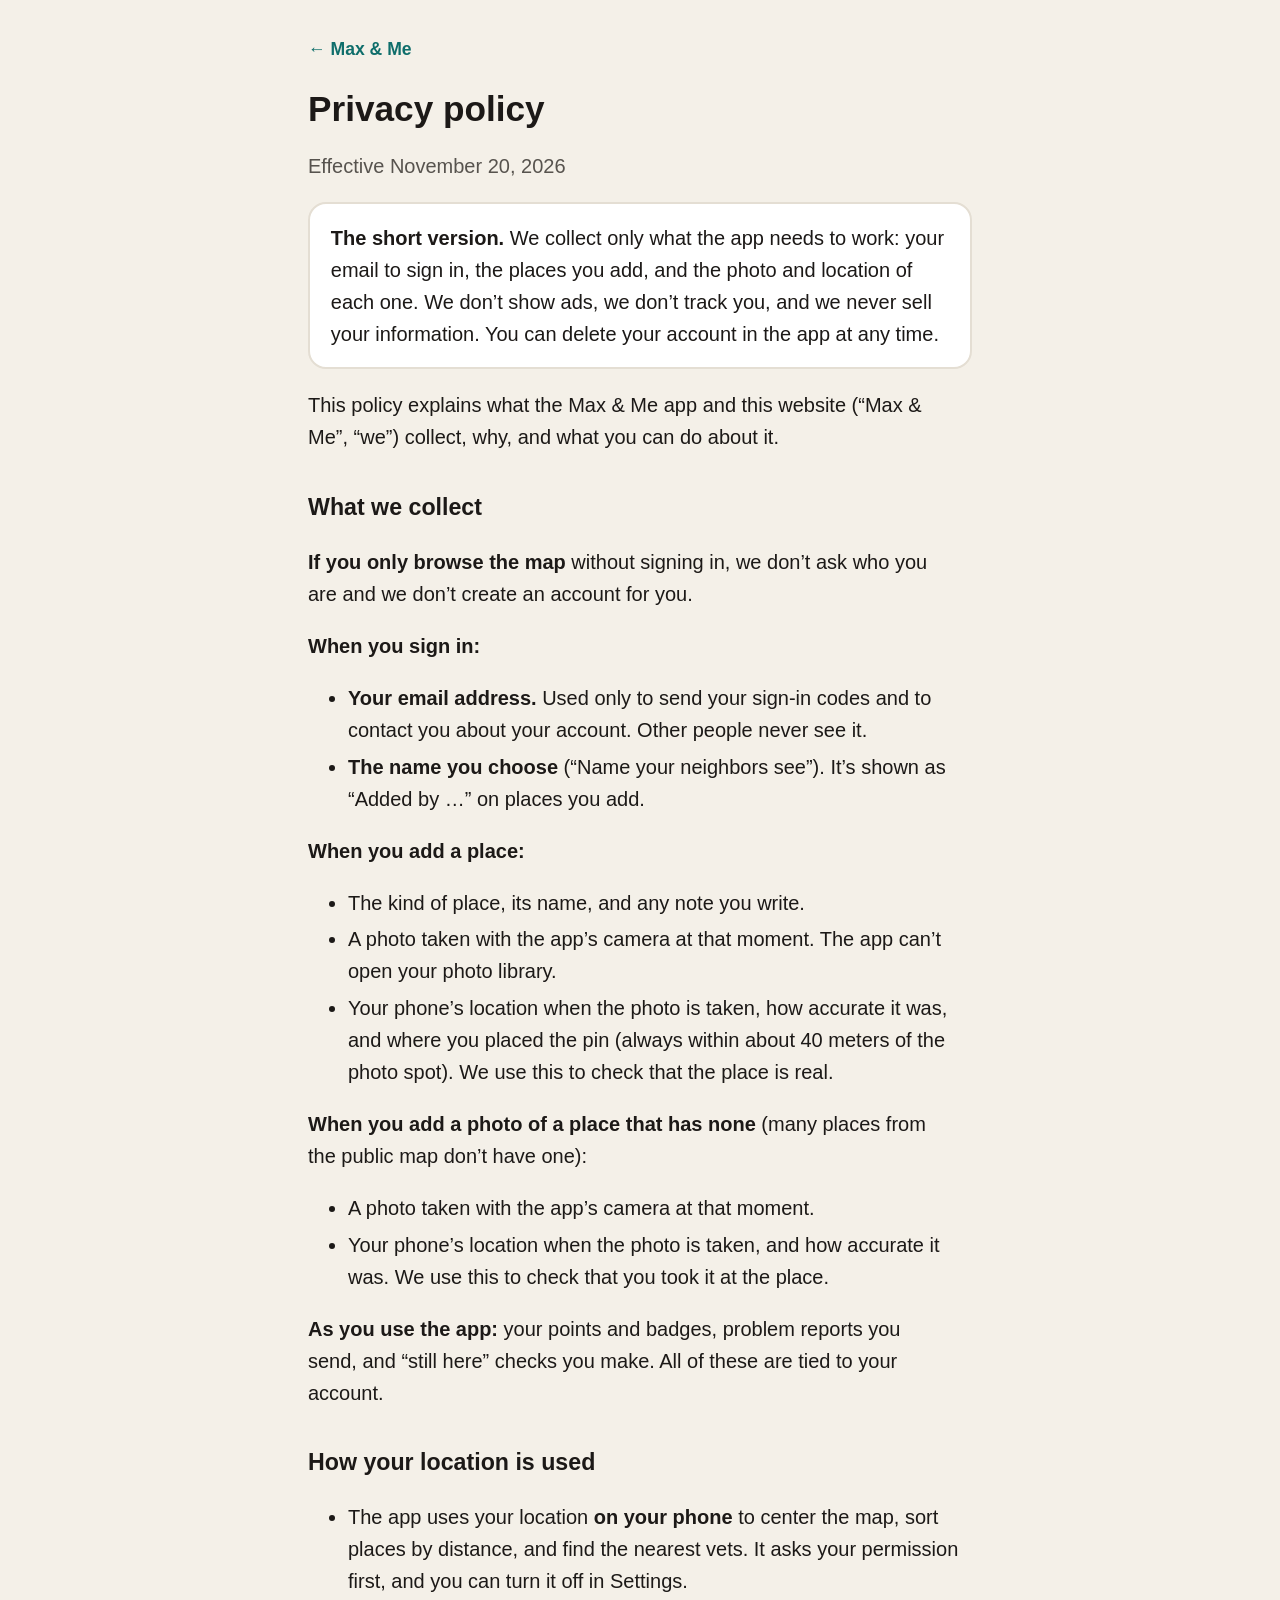
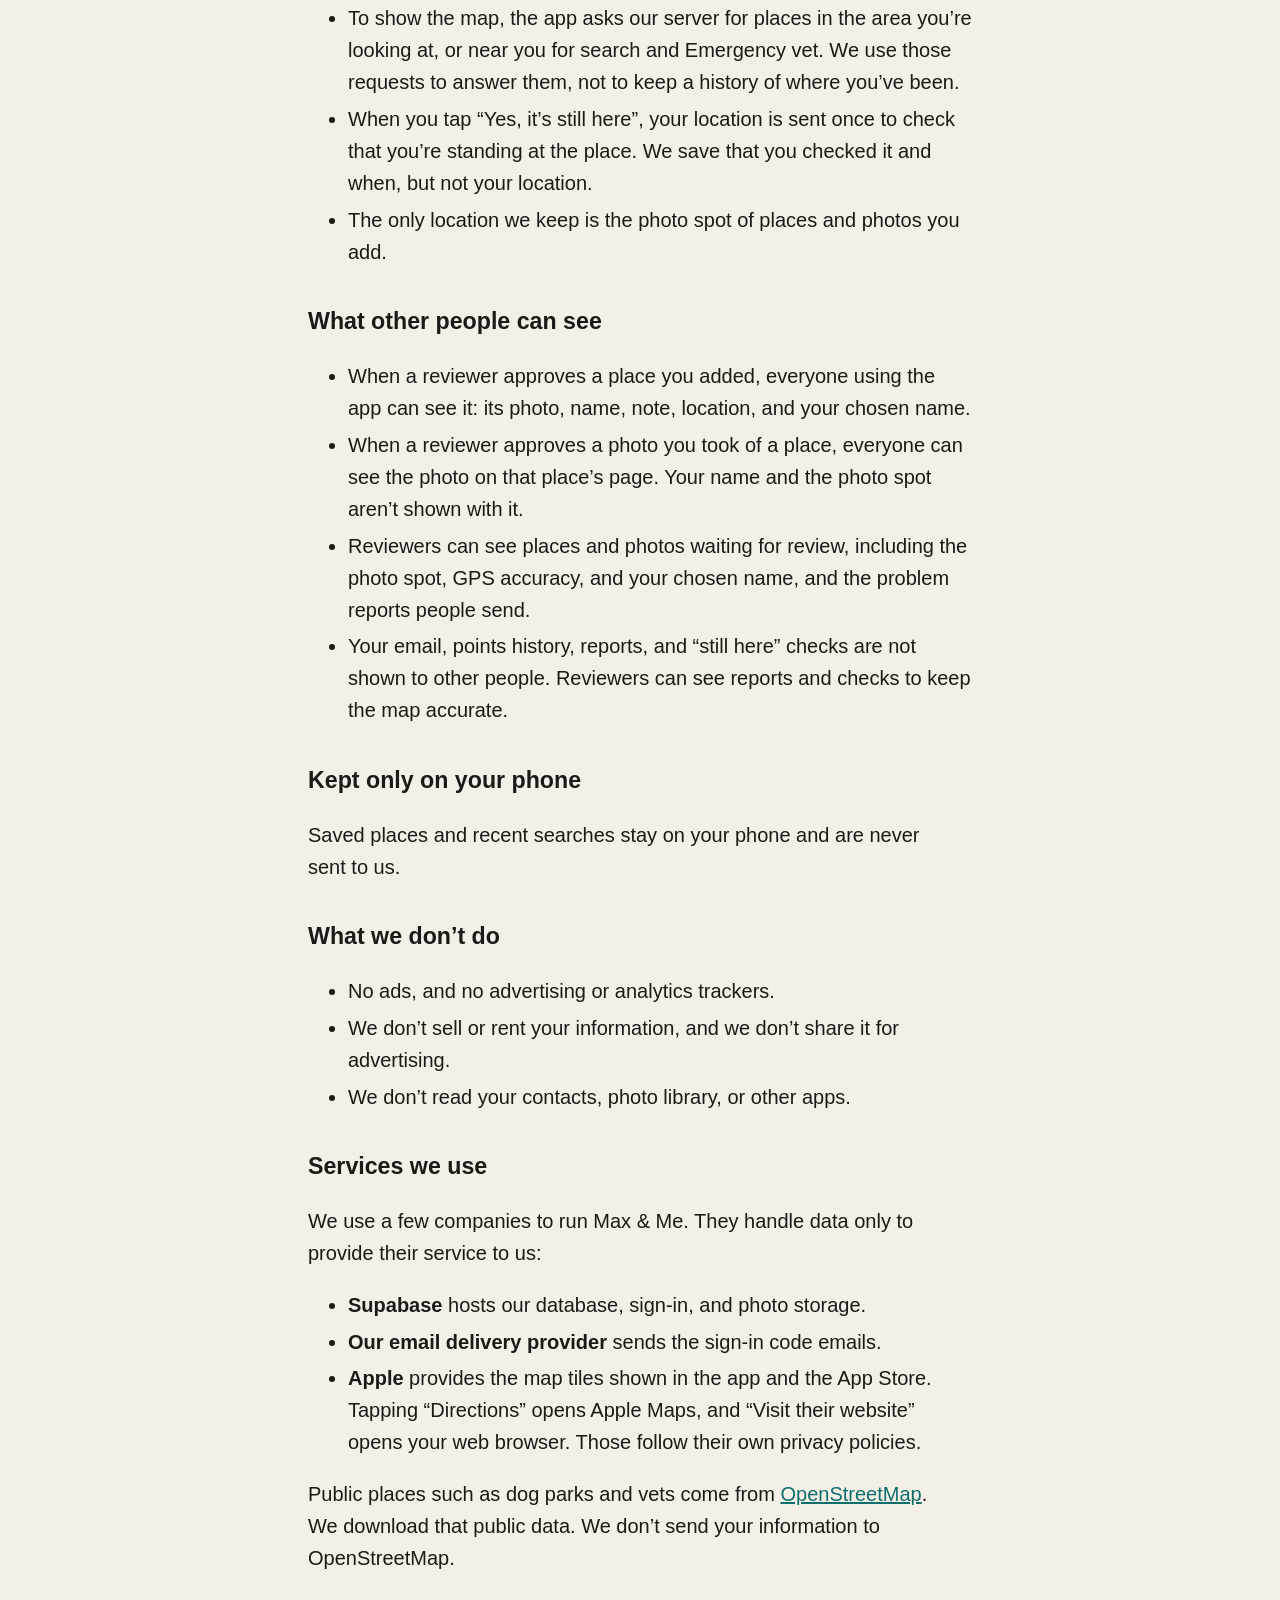
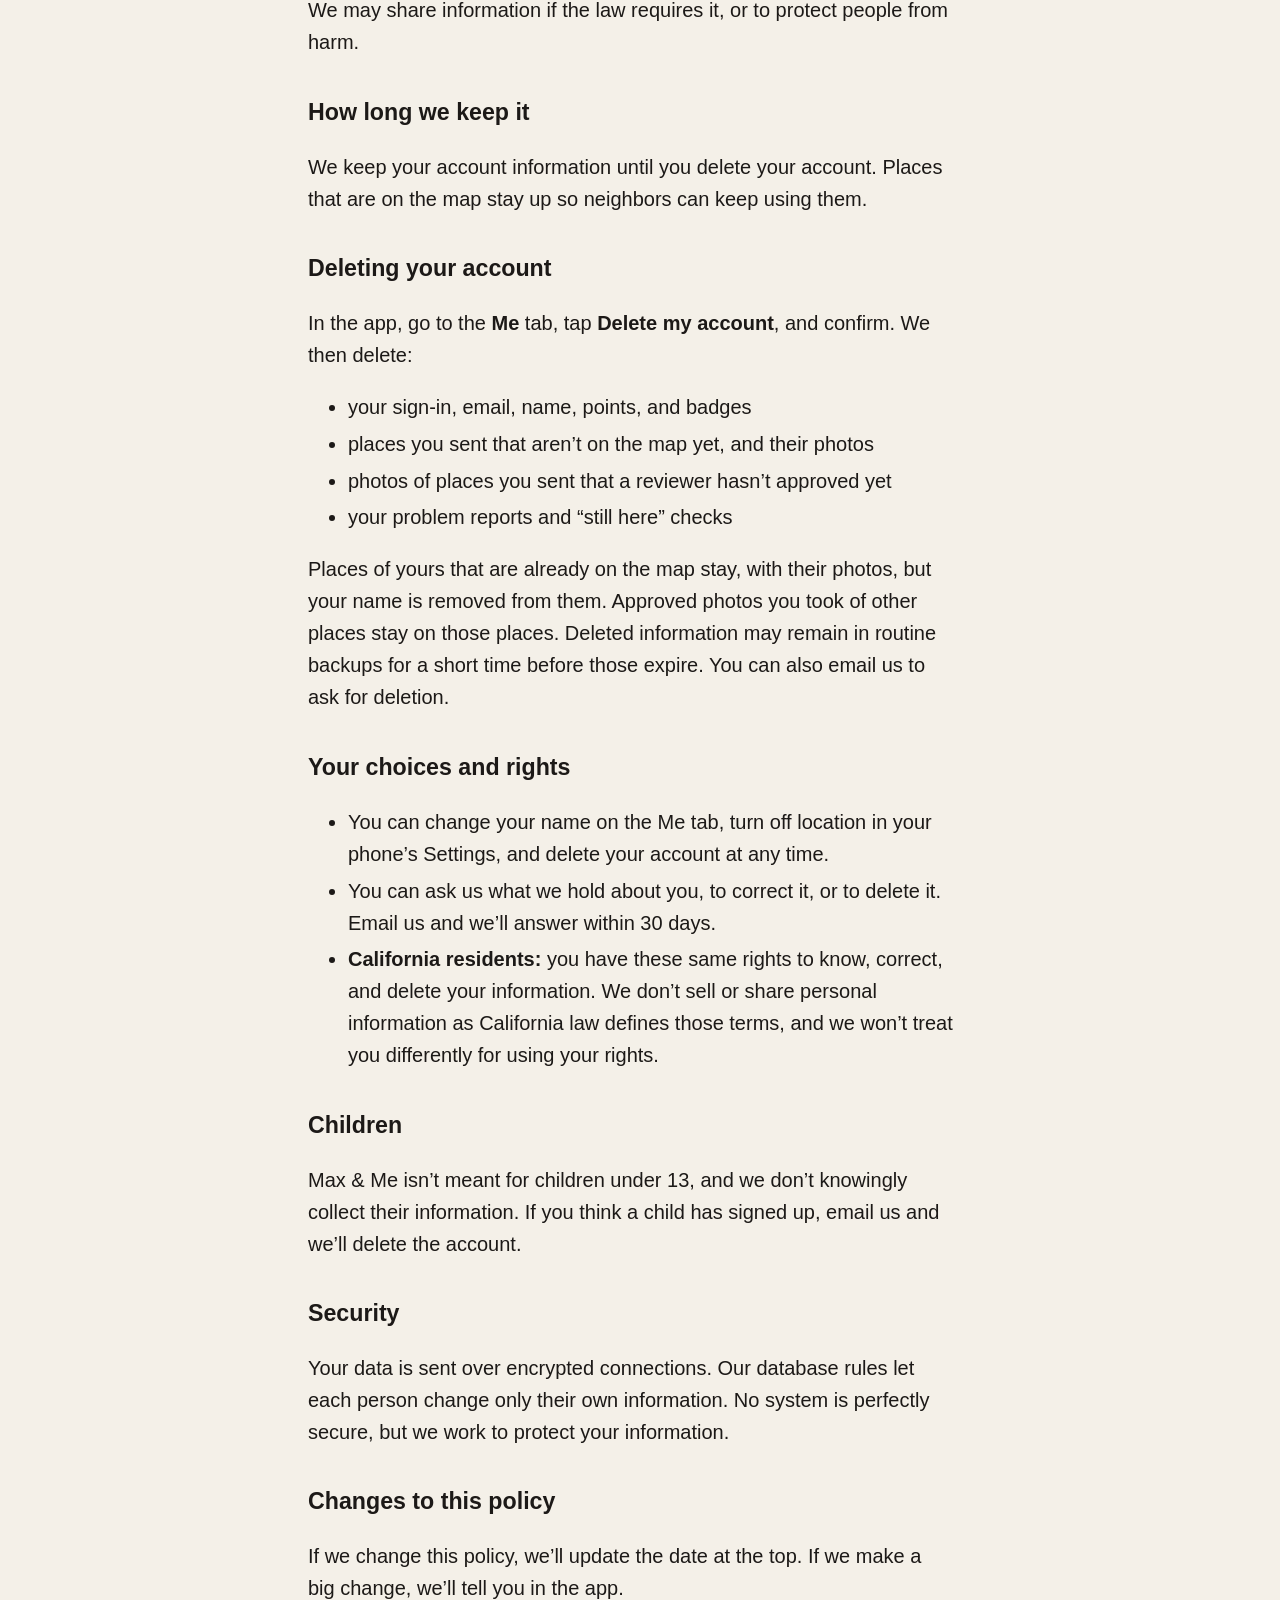
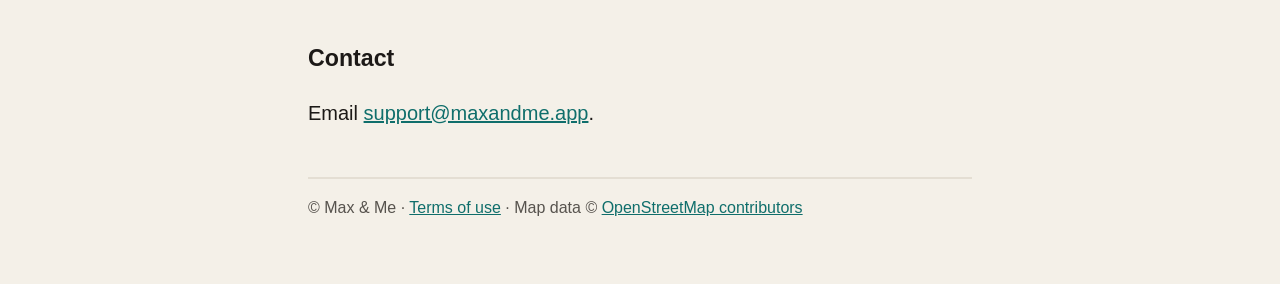
==== privacy.html @ 4dea9d4c "Website from 1908c22" ====
<!doctype html>
<html lang="en">
<head>
  <meta charset="utf-8">
  <meta name="viewport" content="width=device-width, initial-scale=1">
  <title>Privacy policy — Max &amp; Me</title>
  <link rel="stylesheet" href="style.css">
</head>
<body>
<main>
  <header><a href="./">← Max &amp; Me</a></header>
  <h1>Privacy policy</h1>
  <p class="muted">Effective November 20, 2026</p>

  <div class="card">
    <strong>The short version.</strong> We collect only what the app needs to work: your email to sign in, the places you add, and the photo and location of each one. We don’t show ads, we don’t track you, and we never sell your information. You can delete your account in the app at any time.
  </div>

  <p>This policy explains what the Max &amp; Me app and this website (“Max &amp; Me”, “we”) collect, why, and what you can do about it.</p>

  <h2>What we collect</h2>
  <p><strong>If you only browse the map</strong> without signing in, we don’t ask who you are and we don’t create an account for you.</p>
  <p><strong>When you sign in:</strong></p>
  <ul>
    <li><strong>Your email address.</strong> Used only to send your sign-in codes and to contact you about your account. Other people never see it.</li>
    <li><strong>The name you choose</strong> (“Name your neighbors see”). It’s shown as “Added by …” on places you add.</li>
  </ul>
  <p><strong>When you add a place:</strong></p>
  <ul>
    <li>The kind of place, its name, and any note you write.</li>
    <li>A photo taken with the app’s camera at that moment. The app can’t open your photo library.</li>
    <li>Your phone’s location when the photo is taken, how accurate it was, and where you placed the pin (always within about 40 meters of the photo spot). We use this to check that the place is real.</li>
  </ul>
  <p><strong>When you add a photo of a place that has none</strong> (many places from the public map don’t have one):</p>
  <ul>
    <li>A photo taken with the app’s camera at that moment.</li>
    <li>Your phone’s location when the photo is taken, and how accurate it was. We use this to check that you took it at the place.</li>
  </ul>
  <p><strong>As you use the app:</strong> your points and badges, problem reports you send, and “still here” checks you make. All of these are tied to your account.</p>

  <h2>How your location is used</h2>
  <ul>
    <li>The app uses your location <strong>on your phone</strong> to center the map, sort places by distance, and find the nearest vets. It asks your permission first, and you can turn it off in Settings.</li>
    <li>To show the map, the app asks our server for places in the area you’re looking at, or near you for search and Emergency vet. We use those requests to answer them, not to keep a history of where you’ve been.</li>
    <li>When you tap “Yes, it’s still here”, your location is sent once to check that you’re standing at the place. We save that you checked it and when, but not your location.</li>
    <li>The only location we keep is the photo spot of places and photos you add.</li>
  </ul>

  <h2>What other people can see</h2>
  <ul>
    <li>When a reviewer approves a place you added, everyone using the app can see it: its photo, name, note, location, and your chosen name.</li>
    <li>When a reviewer approves a photo you took of a place, everyone can see the photo on that place’s page. Your name and the photo spot aren’t shown with it.</li>
    <li>Reviewers can see places and photos waiting for review, including the photo spot, GPS accuracy, and your chosen name, and the problem reports people send.</li>
    <li>Your email, points history, reports, and “still here” checks are not shown to other people. Reviewers can see reports and checks to keep the map accurate.</li>
  </ul>

  <h2>Kept only on your phone</h2>
  <p>Saved places and recent searches stay on your phone and are never sent to us.</p>

  <h2>What we don’t do</h2>
  <ul>
    <li>No ads, and no advertising or analytics trackers.</li>
    <li>We don’t sell or rent your information, and we don’t share it for advertising.</li>
    <li>We don’t read your contacts, photo library, or other apps.</li>
  </ul>

  <h2>Services we use</h2>
  <p>We use a few companies to run Max &amp; Me. They handle data only to provide their service to us:</p>
  <ul>
    <li><strong>Supabase</strong> hosts our database, sign-in, and photo storage.</li>
    <li><strong>Our email delivery provider</strong> sends the sign-in code emails.</li>
    <li><strong>Apple</strong> provides the map tiles shown in the app and the App Store. Tapping “Directions” opens Apple Maps, and “Visit their website” opens your web browser. Those follow their own privacy policies.</li>
  </ul>
  <p>Public places such as dog parks and vets come from <a href="https://www.openstreetmap.org/copyright">OpenStreetMap</a>. We download that public data. We don’t send your information to OpenStreetMap.</p>
  <p>We may share information if the law requires it, or to protect people from harm.</p>

  <h2>How long we keep it</h2>
  <p>We keep your account information until you delete your account. Places that are on the map stay up so neighbors can keep using them.</p>

  <h2>Deleting your account</h2>
  <p>In the app, go to the <strong>Me</strong> tab, tap <strong>Delete my account</strong>, and confirm. We then delete:</p>
  <ul>
    <li>your sign-in, email, name, points, and badges</li>
    <li>places you sent that aren’t on the map yet, and their photos</li>
    <li>photos of places you sent that a reviewer hasn’t approved yet</li>
    <li>your problem reports and “still here” checks</li>
  </ul>
  <p>Places of yours that are already on the map stay, with their photos, but your name is removed from them. Approved photos you took of other places stay on those places. Deleted information may remain in routine backups for a short time before those expire. You can also email us to ask for deletion.</p>

  <h2>Your choices and rights</h2>
  <ul>
    <li>You can change your name on the Me tab, turn off location in your phone’s Settings, and delete your account at any time.</li>
    <li>You can ask us what we hold about you, to correct it, or to delete it. Email us and we’ll answer within 30 days.</li>
    <li><strong>California residents:</strong> you have these same rights to know, correct, and delete your information. We don’t sell or share personal information as California law defines those terms, and we won’t treat you differently for using your rights.</li>
  </ul>

  <h2>Children</h2>
  <p>Max &amp; Me isn’t meant for children under 13, and we don’t knowingly collect their information. If you think a child has signed up, email us and we’ll delete the account.</p>

  <h2>Security</h2>
  <p>Your data is sent over encrypted connections. Our database rules let each person change only their own information. No system is perfectly secure, but we work to protect your information.</p>

  <h2>Changes to this policy</h2>
  <p>If we change this policy, we’ll update the date at the top. If we make a big change, we’ll tell you in the app.</p>

  <h2>Contact</h2>
  <p>Email <a href="mailto:support@maxandme.app">support@maxandme.app</a>.</p>

  <footer>© Max &amp; Me · <a href="terms">Terms of use</a> · Map data © <a href="https://www.openstreetmap.org/copyright">OpenStreetMap contributors</a></footer>
</main>
</body>
</html>
---- style.css ----
:root {
  --bg: #F4F0E8;
  --ink: #1C1917;
  --muted: #57534E;
  --card: #FFFFFF;
  --brand: #0F6E6B;
  --line: #E4DED3;
  color-scheme: light;
}
@media (prefers-color-scheme: dark) {
  :root {
    --bg: #1C1917;
    --ink: #F5F5F4;
    --muted: #D6D3D1;
    --card: #292524;
    --brand: #5EC4BF;
    --line: #44403C;
    color-scheme: dark;
  }
}
* { box-sizing: border-box; }
body {
  margin: 0;
  background: var(--bg);
  color: var(--ink);
  font: 20px/1.6 -apple-system, BlinkMacSystemFont, "Segoe UI", Roboto, Helvetica, Arial, sans-serif;
}
main { max-width: 44rem; margin: 0 auto; padding: 2rem 1.25rem 4rem; }
header a { color: var(--brand); font-weight: 700; text-decoration: none; font-size: 1.1rem; }
h1 { font-size: 2.2rem; line-height: 1.2; margin: 1.5rem 0 0.5rem; }
h2 { font-size: 1.45rem; margin: 2.2rem 0 0.4rem; }
p, li { max-width: 40rem; }
li { margin: 0.3rem 0; }
a { color: var(--brand); }
.muted { color: var(--muted); }
.card {
  background: var(--card);
  border: 2px solid var(--line);
  border-radius: 18px;
  padding: 1.1rem 1.3rem;
  margin: 1.2rem 0;
}
.buttons { display: flex; flex-wrap: wrap; gap: 0.8rem; margin: 1.5rem 0; }
.button {
  display: inline-block;
  min-height: 56px;
  padding: 0.85rem 1.4rem;
  border-radius: 16px;
  background: var(--brand);
  color: #fff;
  font-weight: 700;
  text-decoration: none;
}
@media (prefers-color-scheme: dark) { .button { color: #1C1917; } }
footer { margin-top: 3rem; border-top: 2px solid var(--line); padding-top: 1rem; font-size: 1rem; color: var(--muted); }
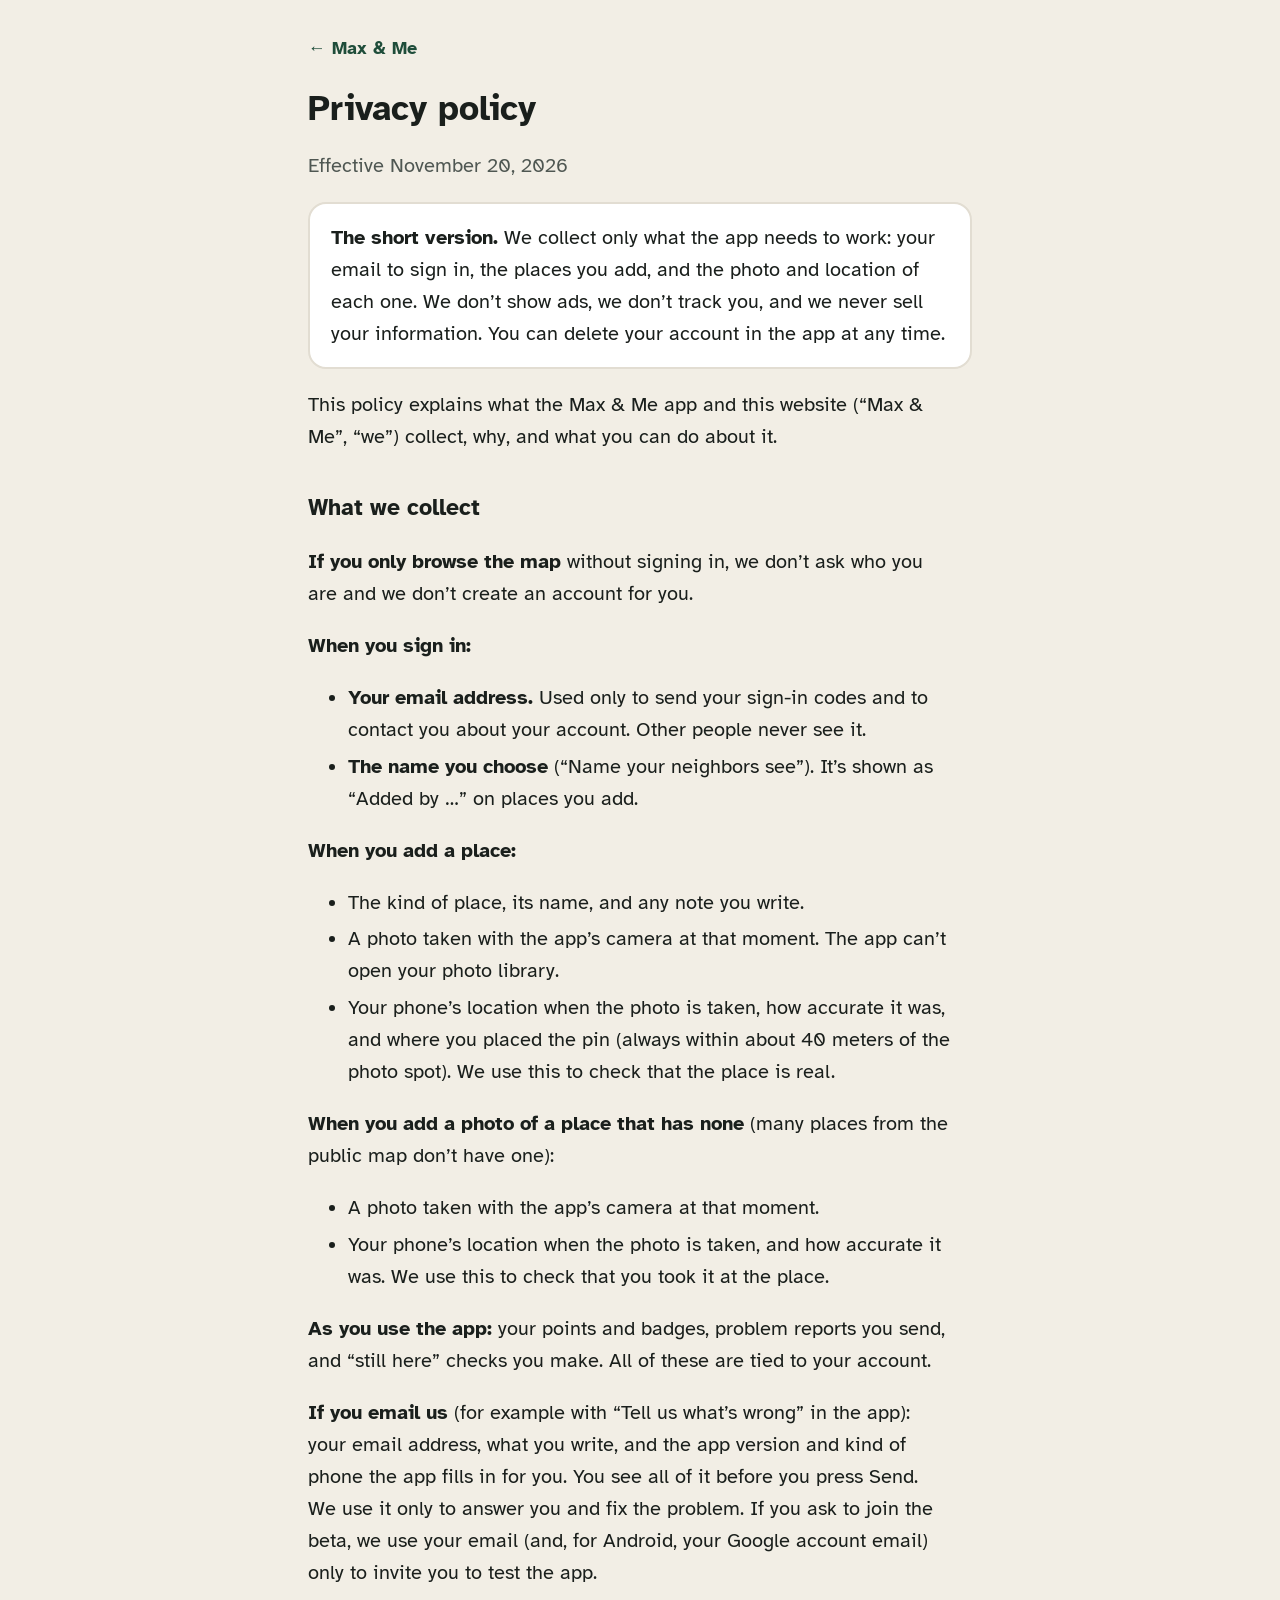
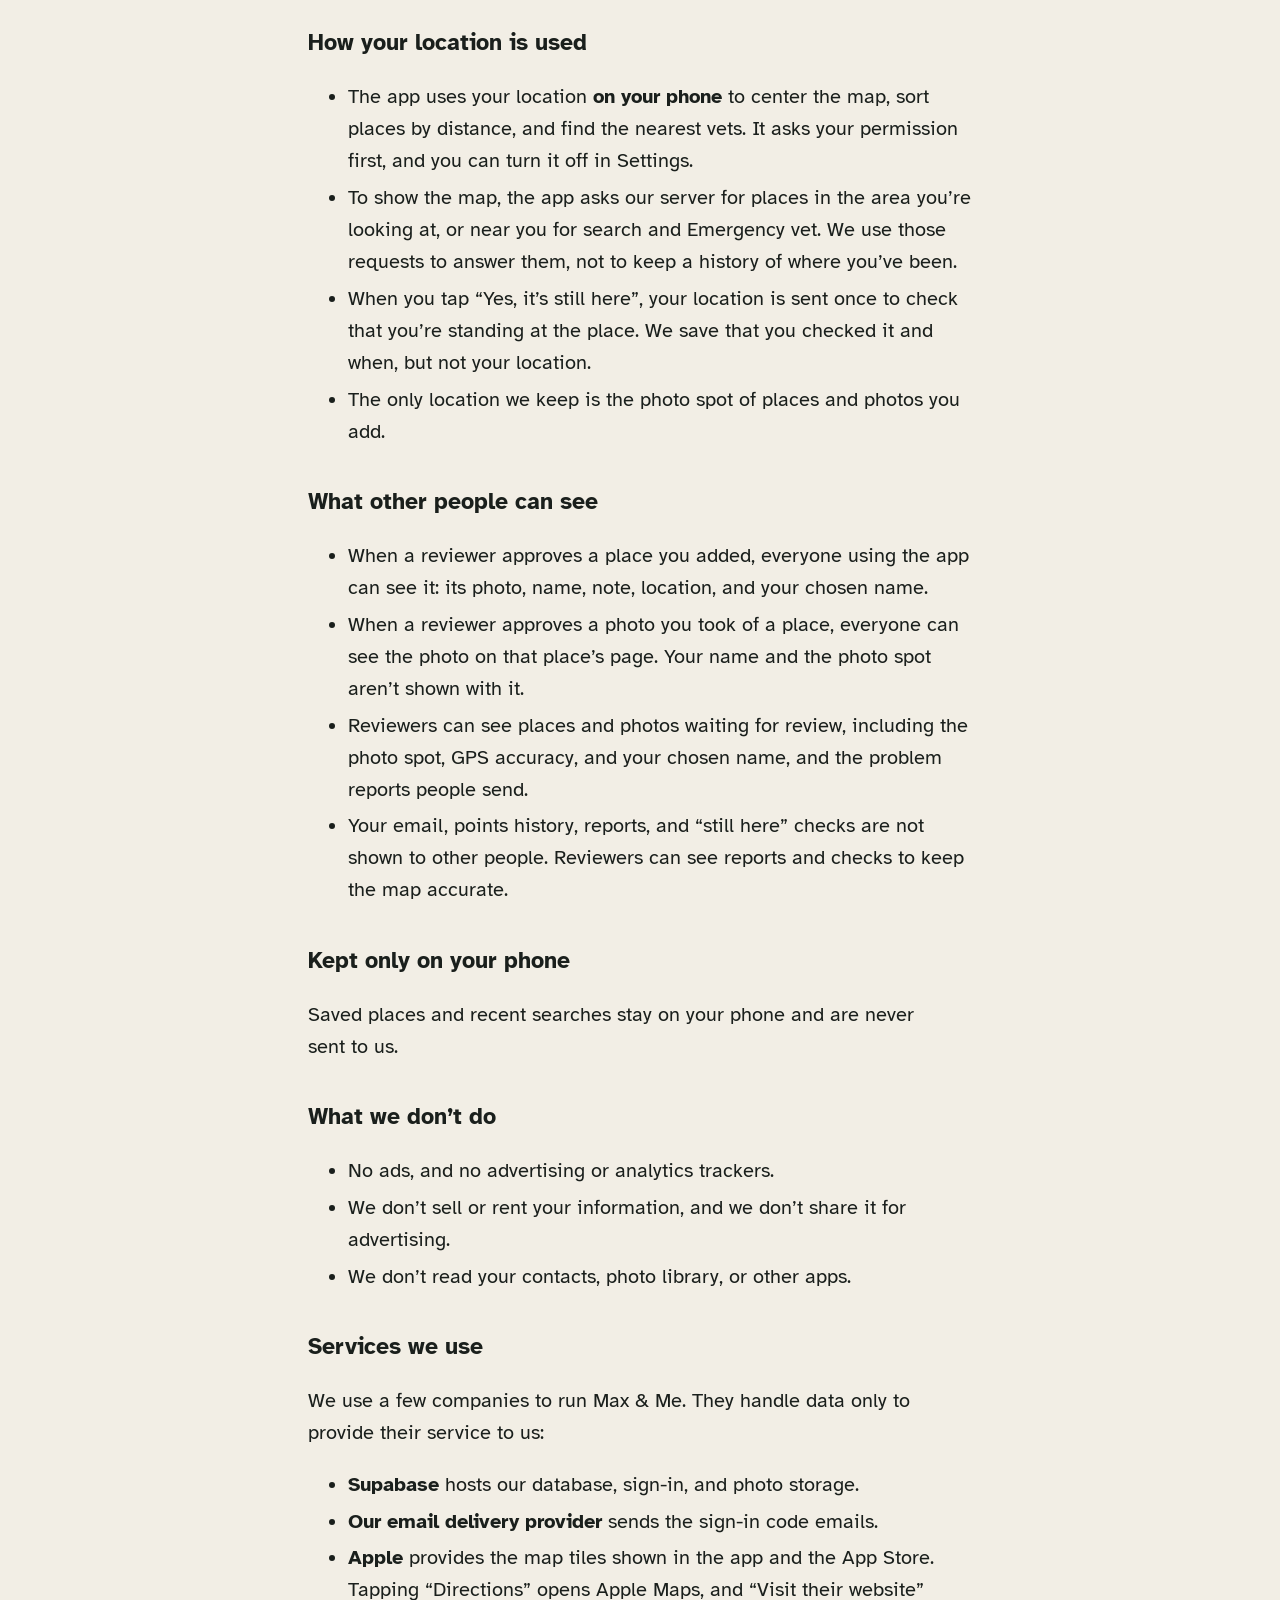
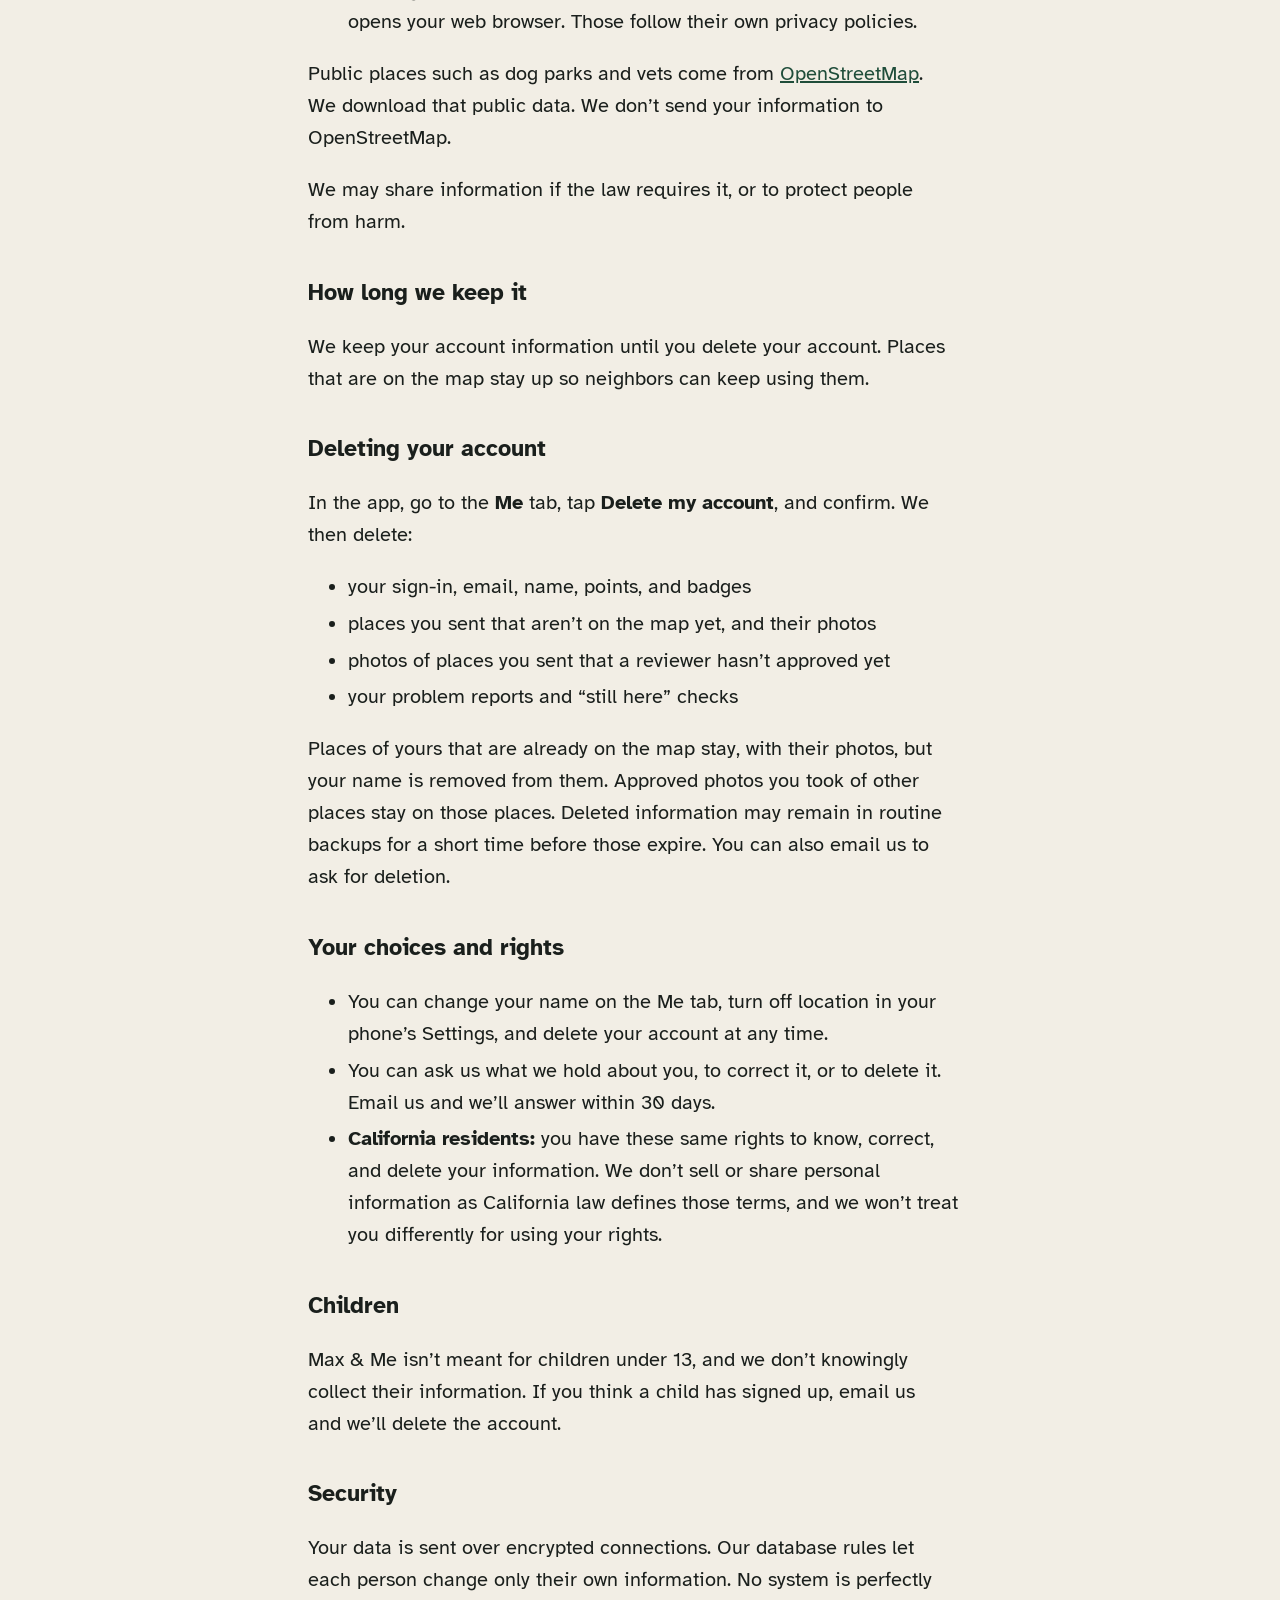
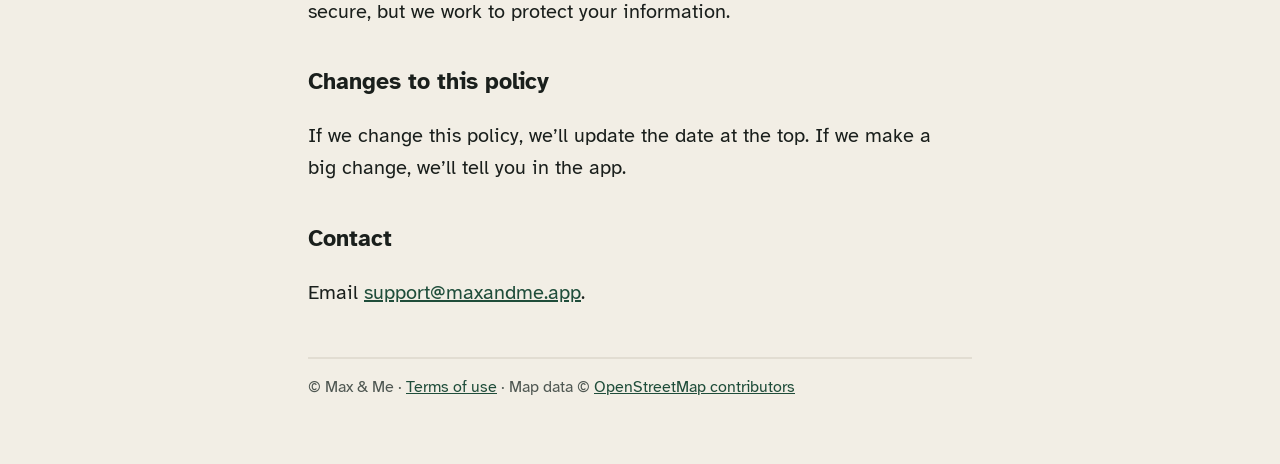
==== commit 9722c496: "Website from 72149ee" ====
--- a/privacy.html
+++ b/privacy.html
@@ -4,6 +4,8 @@
   <meta charset="utf-8">
   <meta name="viewport" content="width=device-width, initial-scale=1">
   <title>Privacy policy — Max &amp; Me</title>
+  <link rel="icon" type="image/png" href="img/favicon.png">
+  <link rel="apple-touch-icon" href="img/apple-touch-icon.png">
   <link rel="stylesheet" href="style.css">
 </head>
 <body>
@@ -37,6 +39,7 @@
     <li>Your phone’s location when the photo is taken, and how accurate it was. We use this to check that you took it at the place.</li>
   </ul>
   <p><strong>As you use the app:</strong> your points and badges, problem reports you send, and “still here” checks you make. All of these are tied to your account.</p>
+  <p><strong>If you email us</strong> (for example with “Tell us what’s wrong” in the app): your email address, what you write, and the app version and kind of phone the app fills in for you. You see all of it before you press Send. We use it only to answer you and fix the problem. If you ask to join the beta, we use your email (and, for Android, your Google account email) only to invite you to test the app.</p>
 
   <h2>How your location is used</h2>
   <ul>
--- a/style.css
+++ b/style.css
@@ -1,10 +1,13 @@
+@font-face { font-family: "Atkinson Hyperlegible"; src: url("fonts/AtkinsonHyperlegible_400Regular.ttf") format("truetype"); font-weight: 400; font-display: swap; }
+@font-face { font-family: "Atkinson Hyperlegible"; src: url("fonts/AtkinsonHyperlegible_700Bold.ttf") format("truetype"); font-weight: 700; font-display: swap; }
 :root {
-  --bg: #F4F0E8;
-  --ink: #1C1917;
-  --muted: #57534E;
+  --bg: #F2EEE5;
+  --ink: #1A1F1C;
+  --muted: #4F5752;
   --card: #FFFFFF;
-  --brand: #0F6E6B;
-  --line: #E4DED3;
+  --brand: #1F4D3A;
+  --soft: #DDEAE2;
+  --line: #E2DDD2;
   color-scheme: light;
 }
 @media (prefers-color-scheme: dark) {
@@ -13,7 +16,8 @@
     --ink: #F5F5F4;
     --muted: #D6D3D1;
     --card: #292524;
-    --brand: #5EC4BF;
+    --brand: #7FC4A0;
+    --soft: #24352D;
     --line: #44403C;
     color-scheme: dark;
   }
@@ -23,7 +27,7 @@
   margin: 0;
   background: var(--bg);
   color: var(--ink);
-  font: 20px/1.6 -apple-system, BlinkMacSystemFont, "Segoe UI", Roboto, Helvetica, Arial, sans-serif;
+  font: 20px/1.6 "Atkinson Hyperlegible", -apple-system, BlinkMacSystemFont, "Segoe UI", Roboto, Helvetica, Arial, sans-serif;
 }
 main { max-width: 44rem; margin: 0 auto; padding: 2rem 1.25rem 4rem; }
 header a { color: var(--brand); font-weight: 700; text-decoration: none; font-size: 1.1rem; }
@@ -51,5 +55,28 @@
   font-weight: 700;
   text-decoration: none;
 }
-@media (prefers-color-scheme: dark) { .button { color: #1C1917; } }
+@media (prefers-color-scheme: dark) { .button { color: #1A1F1C; } }
 footer { margin-top: 3rem; border-top: 2px solid var(--line); padding-top: 1rem; font-size: 1rem; color: var(--muted); }
+
+/* Home page */
+.wide { max-width: 60rem; }
+.hero { padding: 1.5rem 0 0.5rem; }
+.hero h1 { font-size: 2.8rem; margin-top: 0.5rem; }
+.hero h1 { display: flex; align-items: center; gap: 0.9rem; }
+.logo { width: 64px; height: 64px; border-radius: 15px; flex: none; }
+.beta h2 { margin: 0 0 0.4rem; font-size: 1.6rem; }
+.beta .button { margin: 0.4rem 0 0.6rem; }
+.hero .lead { font-size: 1.4rem; max-width: 36rem; }
+.button.alt { background: var(--soft); color: var(--brand); }
+section { margin-top: 3rem; }
+section > h2 { font-size: 1.9rem; margin-top: 0; }
+.kinds { list-style: none; padding: 0; margin: 1.2rem 0; display: grid; grid-template-columns: repeat(auto-fill, minmax(15rem, 1fr)); gap: 0.9rem; }
+.kinds li { margin: 0; max-width: none; display: flex; align-items: center; gap: 0.9rem; background: var(--card); border: 2px solid var(--line); border-radius: 18px; padding: 0.8rem 1rem; font-weight: 700; }
+.kinds svg { flex: none; width: 52px; height: 52px; padding: 11px; border-radius: 50%; background: var(--c); stroke: #fff; fill: none; stroke-width: 2; stroke-linecap: round; stroke-linejoin: round; }
+.steps { list-style: none; counter-reset: s; padding: 0; display: grid; gap: 0.9rem; }
+.steps li { counter-increment: s; margin: 0; max-width: none; background: var(--card); border: 2px solid var(--line); border-radius: 18px; padding: 1rem 1.3rem 1rem 4.2rem; position: relative; }
+.steps li::before { content: counter(s); position: absolute; left: 1.1rem; top: 0.9rem; width: 2.4rem; height: 2.4rem; border-radius: 50%; background: var(--brand); color: #fff; font-weight: 700; display: grid; place-items: center; }
+@media (prefers-color-scheme: dark) { .steps li::before { color: #1A1F1C; } }
+.promise { background: var(--soft); border-radius: 22px; padding: 1.4rem 1.6rem; }
+.promise ul { padding-left: 1.3rem; margin: 0.6rem 0 0; }
+@media (max-width: 30rem) { .hero h1 { font-size: 2.2rem; } .hero .lead { font-size: 1.25rem; } }
